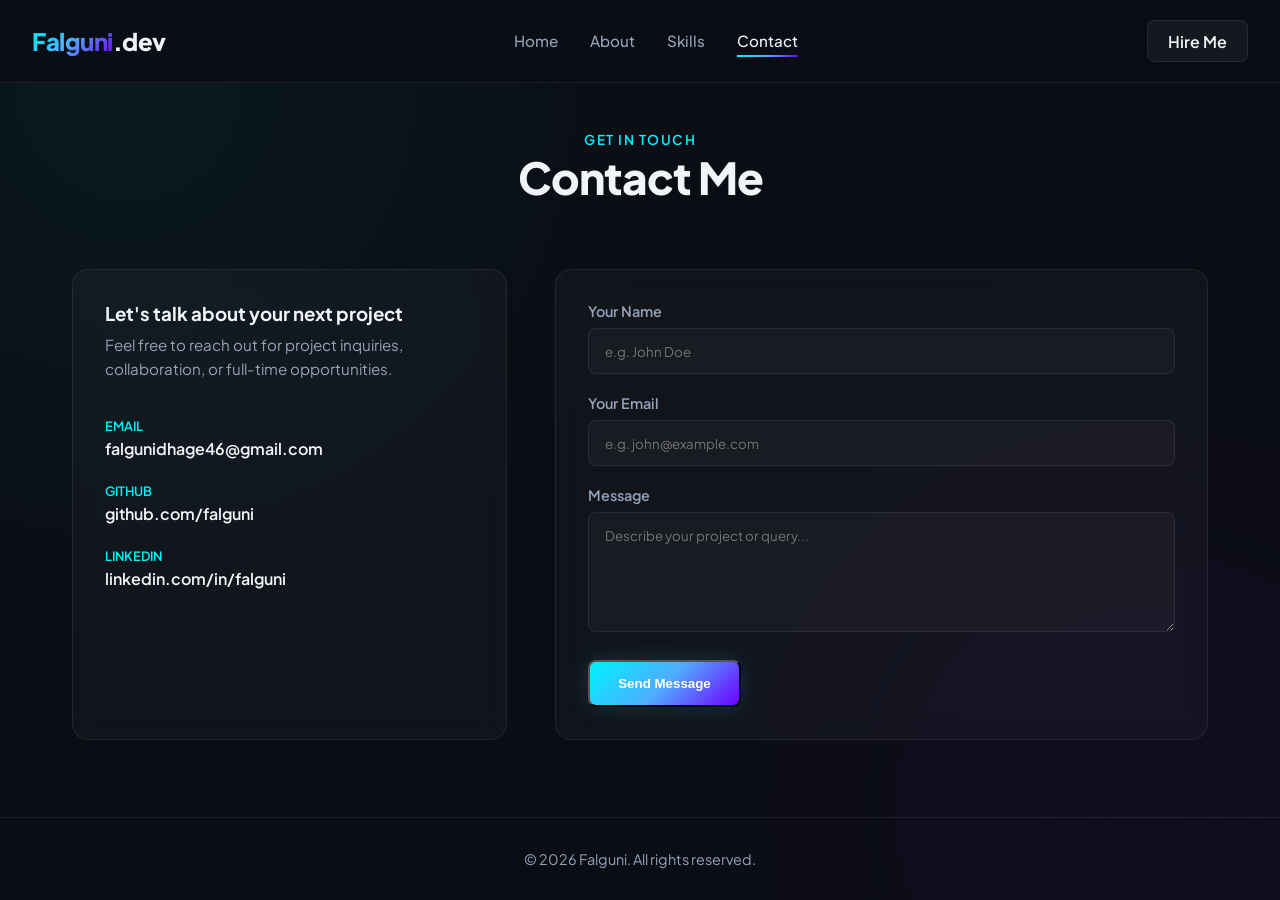
==== contact.html @ 1ad314be "Add portfolio files" ====
<!DOCTYPE html>
<html lang="en">
<head>
  <meta charset="UTF-8">
  <meta name="viewport" content="width=device-width, initial-scale=1.0">
  <title>Contact | Falguni</title>
  
  <!-- Fonts -->
  <link rel="preconnect" href="https://fonts.googleapis.com">
  <link rel="preconnect" href="https://fonts.gstatic.com" crossorigin>
  <link href="https://fonts.googleapis.com/css2?family=Fira+Code:wght@400;500&family=Plus+Jakarta+Sans:wght@400;500;600;700;800&display=swap" rel="stylesheet">
  
  <!-- External CSS -->
  <link rel="stylesheet" href="css/style.css">
</head>
<body>

  <!-- Navigation Bar (Without Projects Link) -->
  <nav class="navbar">
    <a href="index.html" class="nav-brand"><span class="gradient-text">Falguni</span>.dev</a>
    <div class="mobile-toggle">☰</div>
    <ul class="nav-links">
      <li><a href="index.html" class="nav-link">Home</a></li>
      <li><a href="about.html" class="nav-link">About</a></li>
      <li><a href="skills.html" class="nav-link">Skills</a></li>
      <li><a href="contact.html" class="nav-link active">Contact</a></li>
    </ul>
    <a href="contact.html" class="nav-btn">Hire Me</a>
  </nav>

  <main class="container">
    <div class="page-header">
      <span class="page-subtitle">Get In Touch</span>
      <h1 class="page-title">Contact Me</h1>
    </div>

    <section class="contact-grid">
      <!-- Direct Contact Details -->
      <div class="glass-card">
        <h3>Let's talk about your next project</h3>
        <p style="color: var(--text-muted); margin-top: 0.5rem; margin-bottom: 2rem; font-size: 0.95rem; line-height: 1.6;">
          Feel free to reach out for project inquiries, collaboration, or full-time opportunities.
        </p>

        <div style="display: flex; flex-direction: column; gap: 1.25rem;">
          <div>
            <span style="color: var(--accent-cyan); font-size: 0.8rem; font-weight: 600;">EMAIL</span>
            <p style="font-weight: 600; margin-top: 0.2rem;">falgunidhage46@gmail.com</p>
          </div>

          <div>
            <span style="color: var(--accent-cyan); font-size: 0.8rem; font-weight: 600;">GITHUB</span>
            <p style="font-weight: 600; margin-top: 0.2rem;">github.com/falguni</p>
          </div>

          <div>
            <span style="color: var(--accent-cyan); font-size: 0.8rem; font-weight: 600;">LINKEDIN</span>
            <p style="font-weight: 600; margin-top: 0.2rem;">linkedin.com/in/falguni</p>
          </div>
        </div>
      </div>

      <!-- Clean Form Layout -->
      <div class="glass-card">
        <form id="contactForm" class="contact-form">
          <div class="form-group">
            <label for="name">Your Name</label>
            <input type="text" id="name" class="form-input" placeholder="e.g. John Doe" required>
          </div>

          <div class="form-group">
            <label for="email">Your Email</label>
            <input type="email" id="email" class="form-input" placeholder="e.g. john@example.com" required>
          </div>

          <div class="form-group">
            <label for="message">Message</label>
            <textarea id="message" class="form-input" placeholder="Describe your project or query..." required></textarea>
          </div>

          <button type="submit" class="btn-primary" style="margin-top: 0.5rem; width: fit-content;">
            Send Message
          </button>
        </form>
      </div>
    </section>
  </main>

  <footer class="footer">
    <p>&copy; 2026 Falguni. All rights reserved.</p>
  </footer>

  <script src="js/main.js"></script>
</body>
</html>
---- css/style.css ----
/* =========================================================
   VARIABLES & CSS4 DESIGN SYSTEM
   ========================================================= */
:root {
  --bg-primary: #0a0d14;
  --bg-secondary: #121824;
  --bg-card: rgba(255, 255, 255, 0.03);
  --bg-card-hover: rgba(255, 255, 255, 0.07);

  --accent-cyan: #00f2fe;
  --accent-blue: #4facfe;
  --accent-purple: #7000ff;
  --accent-gradient: linear-gradient(135deg, #00f2fe 0%, #4facfe 50%, #7000ff 100%);
  
  --text-main: #f1f5f9;
  --text-muted: #94a3b8;
  --text-dark: #0f172a;

  --border-glass: rgba(255, 255, 255, 0.08);
  --border-glow: rgba(0, 242, 254, 0.3);

  --radius-sm: 8px;
  --radius-md: 16px;
  --radius-lg: 24px;
  
  --shadow-glow: 0 0 25px rgba(0, 242, 254, 0.15);
  --transition-fast: 0.25s cubic-bezier(0.4, 0, 0.2, 1);
  --transition-smooth: 0.4s cubic-bezier(0.16, 1, 0.3, 1);
  
  --font-main: 'Plus Jakarta Sans', system-ui, -apple-system, sans-serif;
  --font-code: 'Fira Code', monospace;
}

/* Base Resets */
* {
  margin: 0;
  padding: 0;
  box-sizing: border-box;
}

html {
  scroll-behavior: smooth;
  font-family: var(--font-main);
  background-color: var(--bg-primary);
  color: var(--text-main);
}

body {
  min-height: 100vh;
  display: flex;
  flex-direction: column;
  overflow-x: hidden;
  background: radial-gradient(circle at 10% 10%, rgba(0, 242, 254, 0.05) 0%, transparent 40%),
              radial-gradient(circle at 90% 90%, rgba(112, 0, 255, 0.05) 0%, transparent 40%);
}

a {
  text-decoration: none;
  color: inherit;
}

ul {
  list-style: none;
}

/* =========================================================
   NAVBAR & HEADER
   ========================================================= */
.navbar {
  position: fixed;
  top: 0;
  left: 0;
  width: 100%;
  z-index: 1000;
  padding: 1.25rem 2rem;
  background: rgba(10, 13, 20, 0.75);
  backdrop-filter: blur(16px);
  -webkit-backdrop-filter: blur(16px);
  border-bottom: 1px solid var(--border-glass);
  display: flex;
  align-items: center;
  justify-content: space-between;
  transition: var(--transition-fast);
}

.nav-brand {
  font-size: 1.5rem;
  font-weight: 800;
  letter-spacing: -0.5px;
}

.gradient-text {
  background: var(--accent-gradient);
  -webkit-background-clip: text;
  -webkit-text-fill-color: transparent;
}

.nav-links {
  display: flex;
  gap: 2rem;
}

.nav-link {
  color: var(--text-muted);
  font-weight: 500;
  font-size: 0.95rem;
  transition: var(--transition-fast);
  position: relative;
  padding: 0.4rem 0;
}

.nav-link:hover,
.nav-link.active {
  color: var(--text-main);
}

.nav-link::after {
  content: '';
  position: absolute;
  bottom: 0;
  left: 0;
  width: 0%;
  height: 2px;
  background: var(--accent-gradient);
  transition: var(--transition-fast);
}

.nav-link.active::after,
.nav-link:hover::after {
  width: 100%;
}

.nav-btn {
  padding: 0.6rem 1.25rem;
  border-radius: var(--radius-sm);
  background: rgba(255, 255, 255, 0.05);
  border: 1px solid var(--border-glass);
  color: var(--text-main);
  font-weight: 600;
  transition: var(--transition-fast);
}

.nav-btn:hover {
  background: var(--accent-gradient);
  border-color: transparent;
  color: #fff;
  box-shadow: var(--shadow-glow);
}

.mobile-toggle {
  display: none;
  font-size: 1.5rem;
  cursor: pointer;
  color: var(--text-main);
}

/* =========================================================
   CONTAINER & LAYOUTS
   ========================================================= */
.container {
  max-width: 1200px;
  margin: 0 auto;
  padding: 8rem 2rem 4rem;
  flex: 1;
}

.page-header {
  text-align: center;
  margin-bottom: 4rem;
}

.page-subtitle {
  color: var(--accent-cyan);
  font-weight: 600;
  letter-spacing: 1.5px;
  text-transform: uppercase;
  font-size: 0.85rem;
  margin-bottom: 0.5rem;
}

.page-title {
  font-size: 2.75rem;
  font-weight: 800;
  letter-spacing: -1px;
}

/* Glassmorphism Card Style */
.glass-card {
  background: var(--bg-card);
  backdrop-filter: blur(12px);
  -webkit-backdrop-filter: blur(12px);
  border: 1px solid var(--border-glass);
  border-radius: var(--radius-md);
  padding: 2rem;
  transition: var(--transition-smooth);
}

.glass-card:hover {
  background: var(--bg-card-hover);
  border-color: var(--border-glow);
  transform: translateY(-4px);
  box-shadow: var(--shadow-glow);
}

/* =========================================================
   BUTTONS & BADGES
   ========================================================= */
.btn-primary {
  display: inline-flex;
  align-items: center;
  gap: 0.5rem;
  padding: 0.85rem 1.75rem;
  border-radius: var(--radius-sm);
  background: var(--accent-gradient);
  color: #fff;
  font-weight: 600;
  box-shadow: var(--shadow-glow);
  transition: var(--transition-fast);
}

.btn-primary:hover {
  transform: translateY(-2px);
  filter: brightness(1.1);
}

.btn-secondary {
  display: inline-flex;
  align-items: center;
  gap: 0.5rem;
  padding: 0.85rem 1.75rem;
  border-radius: var(--radius-sm);
  background: var(--bg-card);
  border: 1px solid var(--border-glass);
  color: var(--text-main);
  font-weight: 600;
  transition: var(--transition-fast);
}

.btn-secondary:hover {
  border-color: var(--accent-cyan);
  background: var(--bg-card-hover);
}

.tag {
  display: inline-block;
  padding: 0.3rem 0.8rem;
  border-radius: 50px;
  font-size: 0.75rem;
  font-weight: 600;
  background: rgba(0, 242, 254, 0.1);
  color: var(--accent-cyan);
  border: 1px solid rgba(0, 242, 254, 0.2);
}

/* =========================================================
   PAGE SPECIFICS: HOME
   ========================================================= */
.hero-grid {
  display: grid;
  grid-template-columns: 1.2fr 0.8fr;
  gap: 4rem;
  align-items: center;
  min-height: calc(80vh - 80px);
}

.hero-content h1 {
  font-size: 3.5rem;
  font-weight: 800;
  line-height: 1.1;
  margin-bottom: 1rem;
}

.hero-content p {
  color: var(--text-muted);
  font-size: 1.15rem;
  line-height: 1.6;
  margin-bottom: 2rem;
}

.cta-group {
  display: flex;
  gap: 1rem;
}

.code-window {
  background: #0d1117;
  border: 1px solid var(--border-glass);
  border-radius: var(--radius-md);
  overflow: hidden;
  box-shadow: 0 20px 40px rgba(0, 0, 0, 0.4);
}

.code-header {
  background: #161b22;
  padding: 0.75rem 1rem;
  display: flex;
  align-items: center;
  gap: 0.5rem;
}

.dot {
  width: 12px;
  height: 12px;
  border-radius: 50%;
}

.dot-red { background: #ff5f56; }
.dot-yellow { background: #ffbd2e; }
.dot-green { background: #27c93f; }

.code-body {
  padding: 1.5rem;
  font-family: var(--font-code);
  font-size: 0.85rem;
  line-height: 1.7;
  color: #c9d1d9;
}

.code-keyword { color: #ff7b72; }
.code-property { color: #79c0ff; }
.code-string { color: #a5d6ff; }

/* Quick Feature Cards */
.features-grid {
  display: grid;
  grid-template-columns: repeat(auto-fit, minmax(280px, 1fr));
  gap: 1.5rem;
  margin-top: 5rem;
}

/* =========================================================
   PAGE SPECIFICS: ABOUT
   ========================================================= */
.about-grid {
  display: grid;
  grid-template-columns: 1fr 2fr;
  gap: 3rem;
}

.skills-list {
  display: flex;
  flex-wrap: wrap;
  gap: 0.6rem;
  margin-top: 1rem;
}

.timeline {
  display: flex;
  flex-direction: column;
  gap: 1.5rem;
  position: relative;
  border-left: 2px solid var(--border-glass);
  padding-left: 1.5rem;
}

.timeline-item {
  position: relative;
}

.timeline-item::before {
  content: '';
  position: absolute;
  left: -1.95rem;
  top: 0.3rem;
  width: 12px;
  height: 12px;
  border-radius: 50%;
  background: var(--accent-cyan);
  box-shadow: 0 0 10px var(--accent-cyan);
}

/* =========================================================
   PAGE SPECIFICS: PROJECTS
   ========================================================= */
.projects-grid {
  display: grid;
  grid-template-columns: repeat(auto-fit, minmax(320px, 1fr));
  gap: 2rem;
}

.project-card h3 {
  font-size: 1.35rem;
  margin-bottom: 0.5rem;
}

.project-card p {
  color: var(--text-muted);
  font-size: 0.95rem;
  line-height: 1.5;
  margin-bottom: 1.25rem;
}

.project-tags {
  display: flex;
  flex-wrap: wrap;
  gap: 0.5rem;
  margin-bottom: 1.5rem;
}

.project-links {
  display: flex;
  gap: 1rem;
}

.project-links a {
  font-size: 0.9rem;
  color: var(--accent-cyan);
  font-weight: 600;
}

/* =========================================================
   PAGE SPECIFICS: CONTACT
   ========================================================= */
.contact-grid {
  display: grid;
  grid-template-columns: 1fr 1.5fr;
  gap: 3rem;
}

.contact-form {
  display: flex;
  flex-direction: column;
  gap: 1.25rem;
}

.form-group {
  display: flex;
  flex-direction: column;
  gap: 0.5rem;
}

.form-group label {
  font-size: 0.9rem;
  font-weight: 600;
  color: var(--text-muted);
}

.form-input {
  width: 100%;
  padding: 0.85rem 1rem;
  border-radius: var(--radius-sm);
  background: rgba(255, 255, 255, 0.03);
  border: 1px solid var(--border-glass);
  color: var(--text-main);
  font-family: inherit;
  outline: none;
  transition: var(--transition-fast);
}

.form-input:focus {
  border-color: var(--accent-cyan);
  background: rgba(255, 255, 255, 0.05);
}

textarea.form-input {
  min-height: 120px;
  resize: vertical;
}

/* =========================================================
   FOOTER
   ========================================================= */
.footer {
  text-align: center;
  padding: 2rem;
  border-top: 1px solid var(--border-glass);
  color: var(--text-muted);
  font-size: 0.9rem;
}

/* =========================================================
   RESPONSIVE MEDIA QUERIES
   ========================================================= */
@media (max-width: 900px) {
  .hero-grid,
  .about-grid,
  .contact-grid {
    grid-template-columns: 1fr;
    gap: 2.5rem;
  }

  .hero-content h1 {
    font-size: 2.5rem;
  }
}

@media (max-width: 768px) {
  .mobile-toggle {
    display: block;
  }

  .nav-links {
    position: absolute;
    top: 100%;
    left: 0;
    width: 100%;
    background: rgba(10, 13, 20, 0.95);
    backdrop-filter: blur(16px);
    flex-direction: column;
    padding: 1.5rem 2rem;
    gap: 1.25rem;
    border-bottom: 1px solid var(--border-glass);
    display: none;
  }

  .nav-links.show {
    display: flex;
  }

  .cta-group {
    flex-direction: column;
  }
}
/* =========================================================
   ADVANCED SKILLS PAGE STYLING
   ========================================================= */

.header-desc {
  max-width: 600px;
  margin: 0.75rem auto 0;
  color: var(--text-muted);
  font-size: 1rem;
  line-height: 1.6;
}

/* Category Filter Tabs */
.filter-wrapper {
  display: flex;
  justify-content: center;
  flex-wrap: wrap;
  gap: 0.75rem;
  margin-bottom: 3rem;
}

.filter-btn {
  padding: 0.6rem 1.4rem;
  border-radius: 50px;
  background: var(--bg-card);
  border: 1px solid var(--border-glass);
  color: var(--text-muted);
  font-size: 0.9rem;
  font-weight: 600;
  cursor: pointer;
  transition: var(--transition-fast);
}

.filter-btn:hover,
.filter-btn.active {
  background: var(--accent-gradient);
  color: #ffffff;
  border-color: transparent;
  box-shadow: var(--shadow-glow);
  transform: translateY(-2px);
}

/* Skills Grid */
.skills-grid-advanced {
  display: grid;
  grid-template-columns: repeat(auto-fill, minmax(320px, 1fr));
  gap: 1.75rem;
}

/* Individual Skill Card */
.skill-box {
  display: flex;
  flex-direction: column;
  justify-content: space-between;
  position: relative;
  overflow: hidden;
}

.skill-box-header {
  display: flex;
  align-items: center;
  justify-content: space-between;
  margin-bottom: 1rem;
}

.skill-icon-badge {
  padding: 0.4rem 0.8rem;
  border-radius: var(--radius-sm);
  background: rgba(0, 242, 254, 0.1);
  color: var(--accent-cyan);
  font-family: var(--font-code);
  font-weight: 600;
  font-size: 0.85rem;
  border: 1px solid rgba(0, 242, 254, 0.2);
}

/* Level Badges */
.level-badge {
  font-size: 0.75rem;
  font-weight: 700;
  padding: 0.25rem 0.75rem;
  border-radius: 50px;
  text-transform: uppercase;
  letter-spacing: 0.5px;
}

.level-badge.expert {
  background: rgba(39, 201, 63, 0.15);
  color: #27c93f;
  border: 1px solid rgba(39, 201, 63, 0.3);
}

.level-badge.advanced {
  background: rgba(0, 242, 254, 0.15);
  color: var(--accent-cyan);
  border: 1px solid rgba(0, 242, 254, 0.3);
}

.level-badge.intermediate {
  background: rgba(255, 189, 46, 0.15);
  color: #ffbd2e;
  border: 1px solid rgba(255, 189, 46, 0.3);
}

.skill-box h3 {
  font-size: 1.25rem;
  margin-bottom: 0.5rem;
  font-weight: 700;
}

.skill-desc {
  color: var(--text-muted);
  font-size: 0.88rem;
  line-height: 1.5;
  margin-bottom: 1.5rem;
  flex-grow: 1;
}

.progress-meta {
  display: flex;
  justify-content: space-between;
  font-size: 0.85rem;
  font-weight: 600;
  margin-bottom: 0.5rem;
  color: var(--text-muted);
}

.progress-meta .percentage {
  color: var(--accent-cyan);
  font-family: var(--font-code);
}

/* Progress Track & Animated Glow */
.progress-bar-track {
  width: 100%;
  height: 8px;
  background: rgba(255, 255, 255, 0.06);
  border-radius: 50px;
  overflow: hidden;
  position: relative;
}

.progress-bar-glow {
  height: 100%;
  background: var(--accent-gradient);
  border-radius: 50px;
  box-shadow: 0 0 12px var(--accent-cyan);
  transition: width 1s cubic-bezier(0.16, 1, 0.3, 1);
}

/* Filter Fade In Animation */
.skill-box.hide {
  display: none;
}

.skill-box.show {
  animation: fadeIn 0.4s ease forwards;
}

@keyframes fadeIn {
  from {
    opacity: 0;
    transform: translateY(10px);
  }
  to {
    opacity: 1;
    transform: translateY(0);
  }
}
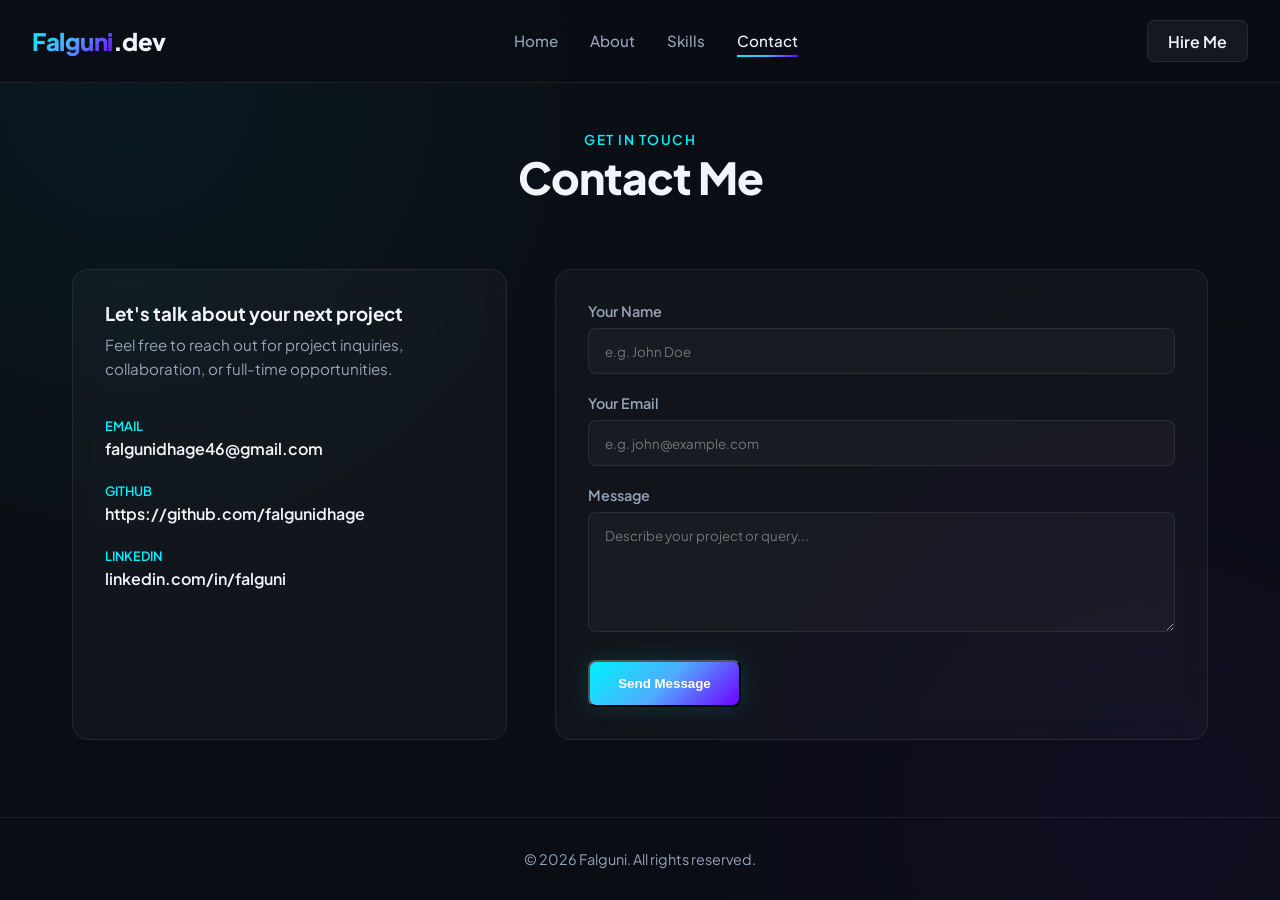
==== commit 9f91b7cc: "Update GitHub link in contact.html" ====
--- a/contact.html
+++ b/contact.html
@@ -50,7 +50,7 @@
 
           <div>
             <span style="color: var(--accent-cyan); font-size: 0.8rem; font-weight: 600;">GITHUB</span>
-            <p style="font-weight: 600; margin-top: 0.2rem;">github.com/falguni</p>
+            <p style="font-weight: 600; margin-top: 0.2rem;">https://github.com/falgunidhage</p>
           </div>
 
           <div>
@@ -92,4 +92,4 @@
 
   <script src="js/main.js"></script>
 </body>
-</html>+</html>
